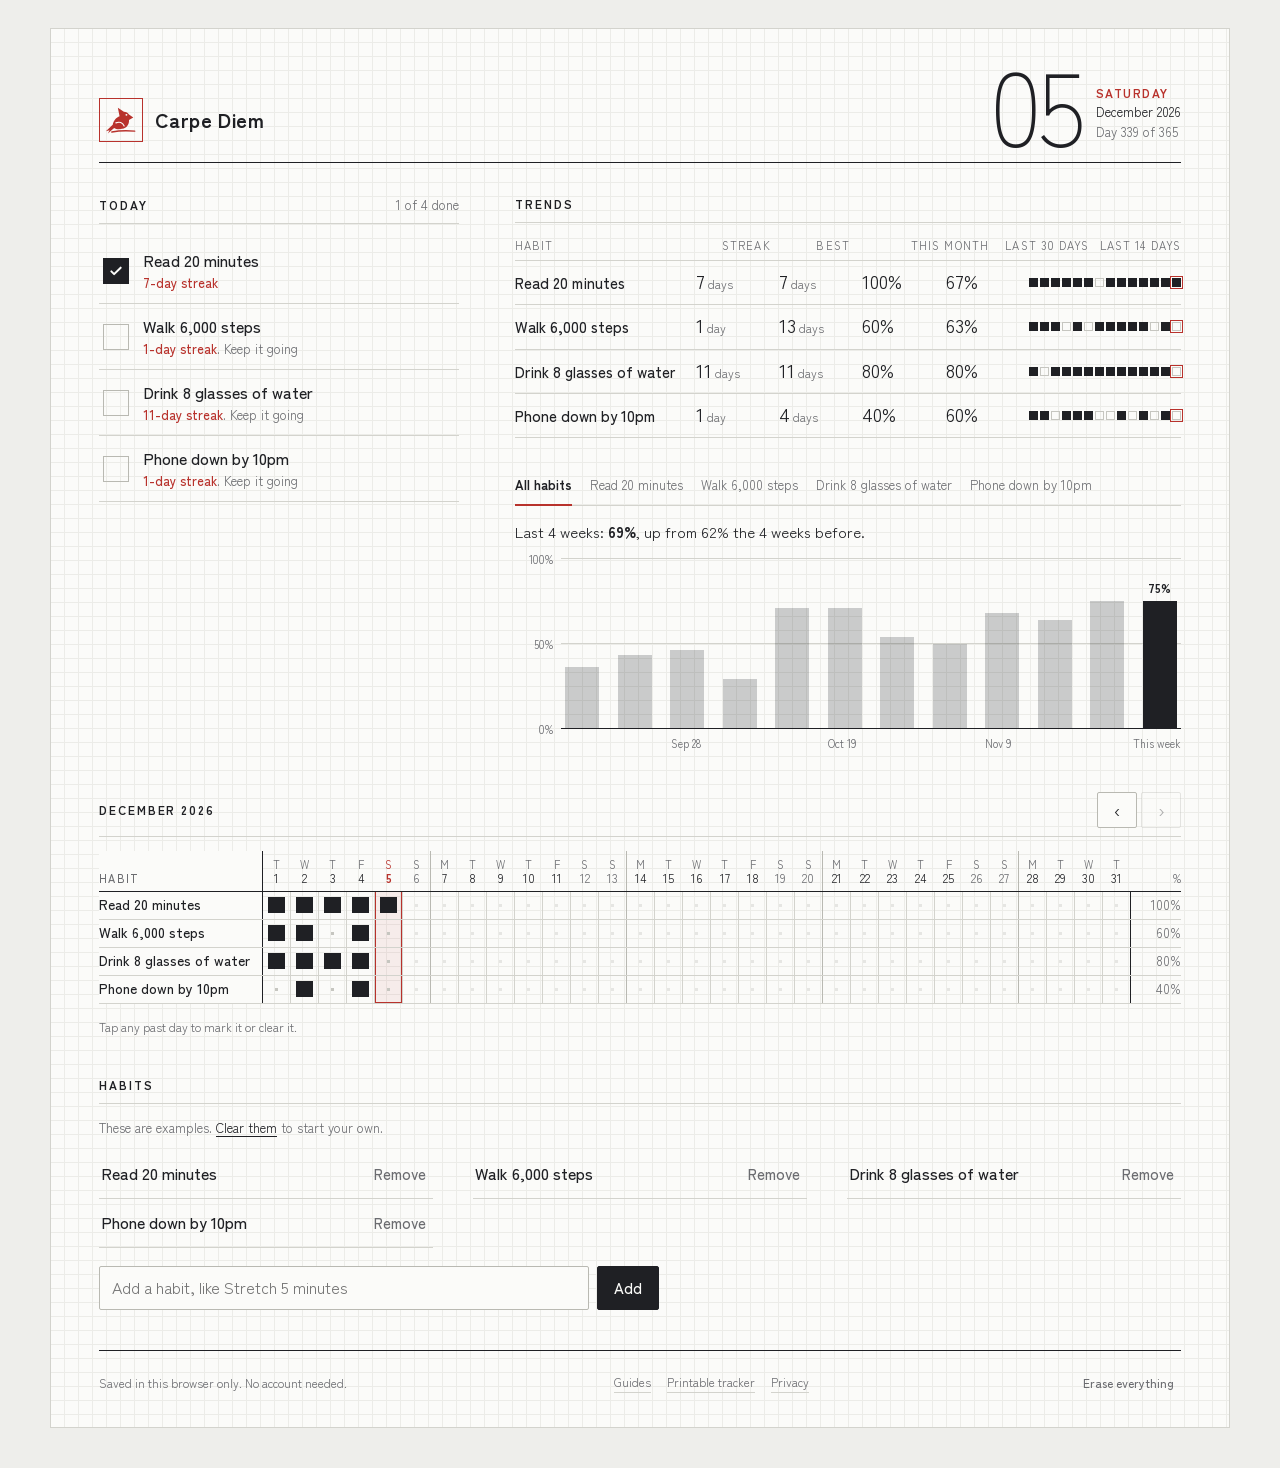
==== index.html @ 63533061 "Add Carpe Diem habit tracker and guide pages Adds the single-file tracker (index.html) at the repo r" ====
<!doctype html>
<html lang="en">
<head>
<meta charset="utf-8">
<meta name="viewport" content="width=device-width, initial-scale=1, viewport-fit=cover">
<meta name="description" content="Carpe Diem is a free, journal-style habit tracker. Mark your habits each day, see the month at a glance, and follow your streaks and weekly trends. No account needed.">
<meta name="theme-color" content="#FBFBF9" media="(prefers-color-scheme: light)">
<meta name="theme-color" content="#1A1B1D" media="(prefers-color-scheme: dark)">
<meta property="og:type" content="website">
<meta property="og:title" content="Carpe Diem Habit Journal">
<meta property="og:description" content="A free habit tracker that looks like a paper journal. No account needed.">
<meta name="twitter:card" content="summary">
<link rel="icon" href="data:image/svg+xml,%3Csvg xmlns=&quot;http://www.w3.org/2000/svg&quot; viewBox=&quot;0 0 64 64&quot;%3E%3Ccircle cx=&quot;32&quot; cy=&quot;32&quot; r=&quot;29&quot; fill=&quot;%23FCFCFA&quot; stroke=&quot;%23B8322C&quot; stroke-width=&quot;4&quot;/%3E%3Cpath d=&quot;M44 22.5 L51.5 27.5 L44 32 C44.5 40 40 46 32 47.5 C26 49 21 48 18 46 L7 55.5 L10 50 L3.5 51.5 L15.5 40.5 C17 33 22 27.5 27.5 25.5 L24.5 10.5 L35 17.5 C39 17.5 42.5 19.5 44 22.5 Z&quot; fill=&quot;%23B8322C&quot;/%3E%3Cpath d=&quot;M14 53 Q32 49.5 54 51.5&quot; fill=&quot;none&quot; stroke=&quot;%23B8322C&quot; stroke-width=&quot;2.4&quot; stroke-linecap=&quot;round&quot;/%3E%3Cpath d=&quot;M21 37 C27 34.5 33 36.5 35.5 42.5&quot; fill=&quot;none&quot; stroke=&quot;%23FCFCFA&quot; stroke-width=&quot;2&quot; stroke-linecap=&quot;round&quot;/%3E%3Ccircle cx=&quot;39.5&quot; cy=&quot;23&quot; r=&quot;1.7&quot; fill=&quot;%23FCFCFA&quot;/%3E%3C/svg%3E">
<!-- Ads: once Google AdSense approves your site, paste the AdSense code snippet it gives you right here, above </head>. -->
<title>Carpe Diem Habit Journal</title>
<link rel="preconnect" href="https://fonts.googleapis.com">
<link rel="preconnect" href="https://fonts.gstatic.com" crossorigin>
<link rel="stylesheet" href="https://fonts.googleapis.com/css2?family=Zen+Kaku+Gothic+New:wght@300;400;500;700&display=swap">
<style>
/* Layout: a printed page. Hairline grid paper, a masthead with the date set in large numerals,
   then Today / Trends side by side on wide screens, the month as a full-width ruled grid, and the habit list. */
:root{
  --desk:#EEEEEB; --paper:#FBFBF9; --grid:#ECECE8; --rule:#D3D3CD; --line:#B9B9B2;
  --ink:#1F2024; --ink-soft:rgba(31,32,36,.22); --muted:#6B6C70; --faint:#C6C6C0; --hover:rgba(31,32,36,.05);
  --cardinal:#B8322C; --cardinal-soft:rgba(184,50,44,.07);
  --font-body:"Zen Kaku Gothic New","Hiragino Kaku Gothic ProN","Segoe UI",system-ui,sans-serif;
  --cell:30px;
  padding-top:env(safe-area-inset-top,0px); padding-bottom:env(safe-area-inset-bottom,0px);
}
@media (prefers-color-scheme: dark){
  :root:not([data-theme="light"]){
    --desk:#121314; --paper:#1A1B1D; --grid:#222326; --rule:#36373A; --line:#4A4B4F;
    --ink:#EAE8E3; --ink-soft:rgba(234,232,227,.24); --muted:#9C9C98; --faint:#4A4B4F; --hover:rgba(234,232,227,.06);
    --cardinal:#E0625A; --cardinal-soft:rgba(224,98,90,.10);
    color-scheme:dark;
  }
}
:root[data-theme="dark"]{
  --desk:#121314; --paper:#1A1B1D; --grid:#222326; --rule:#36373A; --line:#4A4B4F;
  --ink:#EAE8E3; --ink-soft:rgba(234,232,227,.24); --muted:#9C9C98; --faint:#4A4B4F; --hover:rgba(234,232,227,.06);
  --cardinal:#E0625A; --cardinal-soft:rgba(224,98,90,.10);
  color-scheme:dark;
}
*,*::before,*::after{box-sizing:border-box}
[hidden]{display:none!important}
html{-webkit-text-size-adjust:100%}
body{margin:0;background:var(--desk);color:var(--ink);font-family:var(--font-body);font-size:15px;line-height:1.55;
  padding-left:max(16px,env(safe-area-inset-left,0px));padding-right:max(16px,env(safe-area-inset-right,0px));padding-block:28px 40px}
button,input{font:inherit;color:inherit}
button{cursor:pointer}
:focus-visible{outline:2px solid var(--cardinal);outline-offset:2px}

.page{max-width:1180px;margin:0 auto;background-color:var(--paper);border:1px solid var(--rule);
  background-image:linear-gradient(var(--grid) 1px,transparent 1px),linear-gradient(90deg,var(--grid) 1px,transparent 1px);
  background-size:14px 14px;background-position:-1px -1px;
  padding:32px clamp(16px,4vw,48px) 24px}

/* masthead */
.masthead{display:flex;flex-wrap:wrap;align-items:flex-end;justify-content:space-between;gap:18px 32px;
  padding-bottom:20px;border-bottom:1px solid var(--ink);margin-bottom:32px}
.brand{display:flex;align-items:center;gap:12px}
.seal{width:44px;height:44px;flex:none;border:1.5px solid var(--cardinal);color:var(--cardinal);display:grid;place-items:center}
.seal svg{width:32px;height:32px}
.brand h1{margin:0;font-weight:700;font-size:20px;line-height:1;letter-spacing:.02em}
.dateline{display:flex;align-items:flex-end;gap:14px}
.daynum{font-weight:300;font-size:clamp(64px,10vw,104px);line-height:.78;letter-spacing:-.04em;font-variant-numeric:tabular-nums}
.datemeta{display:flex;flex-direction:column;gap:2px;padding-bottom:2px;font-size:13px;line-height:1.35}
.datemeta .wd{font-weight:700;color:var(--cardinal);text-transform:uppercase;letter-spacing:.12em;font-size:12px}
.datemeta .doy{color:var(--muted);font-variant-numeric:tabular-nums}

/* sections */
.spread{display:grid;gap:40px;grid-template-columns:minmax(0,1fr)}
@media (min-width:1000px){
  .spread{grid-template-columns:minmax(300px,360px) minmax(0,1fr);grid-template-areas:"today trends" "month month" "habits habits";column-gap:56px;align-items:start}
  .s-today{grid-area:today} .s-trends{grid-area:trends} .s-month{grid-area:month} .s-habits{grid-area:habits}
  .habit-rows{grid-template-columns:repeat(auto-fill,minmax(300px,1fr));column-gap:40px}
  .add{max-width:560px}
  :root{--cell:27px}
}
section{min-width:0}
.vh{position:absolute;width:1px;height:1px;margin:-1px;padding:0;overflow:hidden;clip:rect(0 0 0 0);white-space:nowrap;border:0}
.shead{display:flex;flex-wrap:wrap;align-items:center;gap:8px 14px;margin:0 0 14px;padding-bottom:8px;border-bottom:1px solid var(--rule)}
.shead h2{margin:0;font-size:12px;font-weight:700;text-transform:uppercase;letter-spacing:.16em}
.shead .aside{margin-left:auto;font-size:13px;color:var(--muted);font-variant-numeric:tabular-nums}

.btn{border:1px solid var(--line);background:var(--paper);border-radius:2px;padding:8px 16px;min-height:40px;font-weight:500;line-height:1.2}
.btn:hover{border-color:var(--ink)}
.btn.primary{background:var(--ink);border-color:var(--ink);color:var(--paper)}
.btn.primary:hover{opacity:.88}
.btn.quiet{border-color:transparent;background:transparent;color:var(--muted);padding-inline:6px}
.btn.quiet:hover{color:var(--ink)}
.btn.armed{color:var(--cardinal)}
.textlink{border:0;background:none;padding:0;color:var(--ink);text-decoration:underline;text-underline-offset:3px;text-decoration-thickness:1px;font-size:inherit}

/* today */
.todo-list{display:grid}
.todo{display:flex;align-items:center;gap:14px;width:100%;text-align:left;background:transparent;border:0;border-bottom:1px solid var(--rule);
  padding:10px 4px;min-height:58px}
.todo:hover{background:var(--hover)}
.box{flex:none;width:26px;height:26px;border:1.5px solid var(--line);display:grid;place-items:center;color:transparent}
.box svg{width:16px;height:16px}
.todo.done .box{background:var(--ink);border-color:var(--ink);color:var(--paper)}
.todo.just .box{animation:pop .22s ease-out}
@keyframes pop{0%{transform:scale(.7)}100%{transform:scale(1)}}
.todo-text{min-width:0;display:flex;flex-direction:column}
.todo-name{font-weight:500;font-size:16px;overflow-wrap:anywhere}
.todo-meta{font-size:13px;color:var(--muted)}
.todo-meta b{font-weight:500;color:var(--cardinal)}
.empty{color:var(--muted);font-size:14px;margin:4px 0}

/* month grid */
.month-nav{margin-left:auto;display:flex;align-items:center;gap:4px}
.icon-btn{width:40px;height:36px;border:1px solid var(--line);background:var(--paper);border-radius:2px;display:grid;place-items:center;font-size:18px;line-height:1}
.icon-btn:hover:not(:disabled){border-color:var(--ink)}
.icon-btn:disabled{opacity:.35;cursor:default}
.grid-scroll{overflow-x:auto;-webkit-overflow-scrolling:touch;padding-bottom:6px;scrollbar-width:thin}
table.month{width:100%;border-collapse:collapse;font-variant-numeric:tabular-nums}
.month th,.month td{padding:0;text-align:center}
.month thead th{font-weight:400;font-size:11px;color:var(--muted);height:40px;vertical-align:bottom;padding-bottom:5px;line-height:1.2;border-bottom:1px solid var(--ink)}
.month thead th .dn{display:block;font-size:12px;color:var(--ink)}
.month thead th.we .dn{color:var(--muted)}
.month thead th.is-today{color:var(--cardinal)}
.month thead th.is-today .dn{color:var(--cardinal);font-weight:700}
.month .hname{position:sticky;left:0;z-index:2;background:var(--paper);text-align:left;padding-right:12px;min-width:120px;
  font-weight:500;font-size:14px;border-right:1px solid var(--ink)}
.month thead .hname{font-size:11px;color:var(--muted);text-transform:uppercase;letter-spacing:.12em;font-weight:500}
.month .hname .nm{overflow:hidden;text-overflow:ellipsis;white-space:nowrap;max-width:160px}
.month tbody td,.month tbody th{border-bottom:1px solid var(--rule)}
.month tbody td{border-left:1px solid var(--rule)}
.month td.wk-start,.month thead th.wk-start{border-left:1px solid var(--line)}
.month td.col-today{background:var(--cardinal-soft);box-shadow:inset 1px 0 0 var(--cardinal),inset -1px 0 0 var(--cardinal)}
.month tbody tr:last-child td.col-today{box-shadow:inset 1px 0 0 var(--cardinal),inset -1px 0 0 var(--cardinal),inset 0 -1px 0 var(--cardinal)}
.cell{width:100%;min-width:var(--cell);height:var(--cell);border:0;background:transparent;display:grid;place-items:center;padding:0}
.cell:hover:not(:disabled){background:var(--hover)}
.cell::after{content:"";width:3px;height:3px;background:var(--faint)}
.cell.on::after{width:62%;height:62%;max-width:18px;max-height:18px;background:var(--ink)}
.cell:disabled{cursor:default}
.cell:disabled::after{opacity:.4}
.month .rate{font-size:13px;color:var(--muted);padding-left:12px;min-width:50px;text-align:right;border-left:1px solid var(--ink)!important}
.month .rate-h{text-align:right;padding-left:12px}
.grid-hint{font-size:12px;color:var(--muted);margin:8px 0 0}

/* trends */
.stats{display:grid;margin-bottom:28px;container-type:inline-size}
.stat{display:grid;grid-template-columns:minmax(0,1.4fr) repeat(4,minmax(64px,.6fr)) auto;align-items:center;gap:10px;padding:10px 0;border-bottom:1px solid var(--rule)}
.stat-head{font-size:11px;color:var(--muted);text-transform:uppercase;letter-spacing:.1em;padding:0 0 6px}
.stat .nm{font-weight:500;min-width:0;overflow-wrap:anywhere}
.num{font-weight:400;font-size:19px;line-height:1.1;font-variant-numeric:tabular-nums}
.num small{font-weight:400;font-size:12px;color:var(--muted);margin-left:3px}
.lbl{display:none;font-size:11px;color:var(--muted)}
.strip{display:flex;gap:2px}
.strip i{width:9px;height:9px;border:1px solid var(--faint)}
.strip i.on{background:var(--ink);border-color:var(--ink)}
.strip i.td{outline:1px solid var(--cardinal);outline-offset:1px}
@container (max-width:600px){
  .stat{grid-template-columns:repeat(4,minmax(0,1fr));gap:8px 10px}
  .stat .nm{grid-column:1/-1}
  .stat .strip{grid-column:1/-1}
  .stat-head{display:none}
  .lbl{display:block}
}
.tabs{display:flex;flex-wrap:wrap;gap:4px 18px;margin-bottom:14px;border-bottom:1px solid var(--rule)}
.tab{border:0;background:none;padding:8px 0;min-height:40px;font-size:13px;color:var(--muted);border-bottom:2px solid transparent;margin-bottom:-1px}
.tab:hover{color:var(--ink)}
.tab[aria-pressed="true"]{color:var(--ink);font-weight:700;border-bottom-color:var(--cardinal)}
.trend-line{font-size:15px;margin:0 0 16px}
.trend-line strong{font-weight:700}
.chart{display:grid;grid-template-columns:38px minmax(0,1fr);gap:0 8px}
.yaxis{position:relative;height:170px;font-size:11px;color:var(--muted);font-variant-numeric:tabular-nums}
.yaxis span{position:absolute;right:0;transform:translateY(50%)}
.plot{position:relative;height:170px;display:flex;align-items:flex-end;gap:clamp(3px,1.2vw,10px);border-bottom:1px solid var(--ink)}
.plot .gl{position:absolute;left:0;right:0;border-top:1px solid var(--rule)}
.bar{flex:1;position:relative;height:100%;display:flex;align-items:flex-end;justify-content:center}
.bar b{display:block;width:100%;max-width:34px;background:var(--ink-soft);min-height:1px;position:relative}
.bar.last b{background:var(--ink)}
.bar .val{position:absolute;font-size:12px;font-weight:700;color:var(--ink);transform:translateY(-4px)}
.bar.empty b{background:transparent;border:1px dashed var(--faint);height:100%!important}
.xaxis{grid-column:2;display:flex;gap:clamp(3px,1.2vw,10px);font-size:11px;color:var(--muted);padding-top:6px}
.xaxis span{flex:1;text-align:center;white-space:nowrap;overflow:visible}

/* habits */
.example-note{font-size:13px;color:var(--muted);margin:0 0 12px}
.habit-rows{display:grid;margin-bottom:18px}
.hrow{display:grid;grid-template-columns:minmax(0,1fr) auto;gap:10px;align-items:center;border-bottom:1px solid var(--rule)}
.hrow input[type=text]{width:100%;min-height:48px;border:0;background:transparent;padding:6px 2px;font-size:16px;font-weight:500}
.hrow input[type=text]:focus{outline:none;box-shadow:inset 0 -2px 0 var(--cardinal)}
.add{display:flex;gap:8px;flex-wrap:wrap}
.add input{flex:1 1 200px;min-height:44px;border:1px solid var(--line);border-radius:2px;background:var(--paper);padding:8px 12px;font-size:16px}
.add input:focus{outline:none;border-color:var(--ink)}

/* footer */
.foot{margin:40px 0 0;padding-top:12px;border-top:1px solid var(--ink);display:flex;flex-wrap:wrap;justify-content:space-between;gap:8px 20px;align-items:center;font-size:12px;color:var(--muted)}
.foot-links{display:flex;flex-wrap:wrap;gap:4px 16px}
.foot-links a{color:var(--muted);text-decoration:none;border-bottom:1px solid var(--rule);padding-bottom:1px}
.foot-links a:hover,.foot-links a:focus-visible{color:var(--cardinal);border-bottom-color:var(--cardinal);outline:none}

@media (max-width:560px){
  body{padding-block:16px 28px}
  .page{padding:22px 14px 18px}
  .masthead{margin-bottom:26px}
  :root{--cell:32px}
  .month .hname{min-width:96px;font-size:13px}
  .month .hname .nm{max-width:104px}
}
@media (prefers-reduced-motion:reduce){*{animation:none!important;transition:none!important}}
</style>
</head>
<body>
<div class="page">
  <header class="masthead">
    <div class="brand">
      <div class="seal" role="img" aria-label="Cardinal"><svg viewBox="2 6 56 52" aria-hidden="true"><path d="M44 22.5 L51.5 27.5 L44 32 C44.5 40 40 46 32 47.5 C26 49 21 48 18 46 L7 55.5 L10 50 L3.5 51.5 L15.5 40.5 C17 33 22 27.5 27.5 25.5 L24.5 10.5 L35 17.5 C39 17.5 42.5 19.5 44 22.5 Z" fill="currentColor"/><path d="M14 53 Q32 49.5 54 51.5" fill="none" stroke="currentColor" stroke-width="2.4" stroke-linecap="round"/><path d="M21 37 C27 34.5 33 36.5 35.5 42.5" fill="none" stroke="var(--paper)" stroke-width="2" stroke-linecap="round"/><circle cx="39.5" cy="23" r="1.7" fill="var(--paper)"/></svg></div>
      <h1>Carpe Diem</h1>
    </div>
    <div class="dateline" id="dateline">
      <div class="daynum" id="dayNum"></div>
      <div class="datemeta">
        <span class="wd" id="weekday"></span>
        <span id="monthYear"></span>
        <span class="doy" id="dayOfYear"></span>
      </div>
    </div>
  </header>

  <div class="spread">
    <section class="s-today" aria-labelledby="todayTitle">
      <div class="shead">
        <h2 id="todayTitle">Today</h2>
        <span class="aside" id="todayCount"></span>
      </div>
      <div class="todo-list" id="todayList"></div>
    </section>

    <section class="s-month" aria-labelledby="monthTitle">
      <div class="shead">
        <h2 id="monthTitle"></h2>
        <div class="month-nav">
          <button class="btn quiet" id="goToday" type="button" hidden>This month</button>
          <button class="icon-btn" id="prevM" type="button" aria-label="Previous month">&lsaquo;</button>
          <button class="icon-btn" id="nextM" type="button" aria-label="Next month">&rsaquo;</button>
        </div>
      </div>
      <div class="grid-scroll" id="gridScroll">
        <table class="month" id="monthTable"></table>
      </div>
      <p class="grid-hint">Tap any past day to mark it or clear it.</p>
    </section>

    <section class="s-trends" aria-labelledby="trendTitle">
      <div class="shead"><h2 id="trendTitle">Trends</h2></div>
      <div class="stats" id="stats"></div>
      <div class="tabs" id="chips" role="group" aria-label="Show trend for"></div>
      <p class="trend-line" id="trendLine"></p>
      <div class="chart" id="chart"></div>
    </section>

    <section class="s-habits" aria-labelledby="habitsTitle" id="habits">
      <div class="shead"><h2 id="habitsTitle">Habits</h2></div>
      <p class="example-note" id="exampleNote" hidden>These are examples. <button class="textlink" id="startFresh" type="button">Clear them</button> to start your own.</p>
      <div class="habit-rows" id="habitRows"></div>
      <form class="add" id="addForm" autocomplete="off">
        <label for="newHabit" class="vh">New habit</label>
        <input id="newHabit" type="text" maxlength="60" placeholder="Add a habit, like Stretch 5 minutes">
        <button class="btn primary" type="submit">Add</button>
      </form>
    </section>
  </div>

  <footer class="foot">
    <span>Saved in this browser only. No account needed.</span>
    <nav class="foot-links" aria-label="More from Carpe Diem">
      <a href="guides/">Guides</a>
      <a href="guides/printable-habit-tracker.html">Printable tracker</a>
      <a href="guides/privacy.html">Privacy</a>
    </nav>
    <button class="btn quiet" id="eraseAll" type="button">Erase everything</button>
  </footer>
</div>

<script>
(function(){
  var KEY = 'tsuzuku.v1';
  var INKS = 7;
  var MONTHS = ['January','February','March','April','May','June','July','August','September','October','November','December'];
  var MON3 = ['Jan','Feb','Mar','Apr','May','Jun','Jul','Aug','Sep','Oct','Nov','Dec'];
  var WD1 = ['S','M','T','W','T','F','S'];
  var WDL = ['Sunday','Monday','Tuesday','Wednesday','Thursday','Friday','Saturday'];
  var CHECK = '<svg viewBox="0 0 24 24" fill="none" stroke="currentColor" stroke-width="3" stroke-linecap="round" stroke-linejoin="round"><path d="M5 12.5l4.2 4.2L19 7"/></svg>';

  function $(id){ return document.getElementById(id); }
  function pad(n){ return (n < 10 ? '0' : '') + n; }
  function ymd(d){ return d.getFullYear() + '-' + pad(d.getMonth() + 1) + '-' + pad(d.getDate()); }
  function parse(k){ var p = k.split('-'); return new Date(+p[0], +p[1] - 1, +p[2]); }
  function addDays(d, n){ return new Date(d.getFullYear(), d.getMonth(), d.getDate() + n); }
  function dayNum(d){ return Math.round(Date.UTC(d.getFullYear(), d.getMonth(), d.getDate()) / 864e5); }
  function midnight(d){ return new Date(d.getFullYear(), d.getMonth(), d.getDate()); }
  function weekStart(d){ return addDays(d, -((d.getDay() + 6) % 7)); }
  function el(tag, cls, text){ var e = document.createElement(tag); if (cls) e.className = cls; if (text != null) e.textContent = text; return e; }
  function hash(s){ var h = 2166136261; for (var i = 0; i < s.length; i++){ h ^= s.charCodeAt(i); h = Math.imul(h, 16777619); } return h >>> 0; }

  var today = midnight(new Date());
  var TODAY = ymd(today);

  function rng(seed){ return function(){ seed = (seed + 0x6D2B79F5) | 0; var t = Math.imul(seed ^ (seed >>> 15), 1 | seed); t = (t + Math.imul(t ^ (t >>> 7), 61 | t)) ^ t; return ((t ^ (t >>> 14)) >>> 0) / 4294967296; }; }

  function exampleState(){
    var r = rng(7), start = addDays(today, -90);
    var defs = [['Read 20 minutes', 0, .40, .85], ['Walk 6,000 steps', 2, .45, .80], ['Drink 8 glasses of water', 5, .55, .90], ['Phone down by 10pm', 1, .20, .70]];
    var s = { habits: [], marks: {}, example: true };
    defs.forEach(function(d, i){
      var id = 'ex' + i, m = {};
      s.habits.push({ id: id, name: d[0], ink: d[1], created: ymd(start) });
      for (var k = 0; k <= 90; k++){
        if (k === 90 && i > 1) continue;
        var p = d[2] + (d[3] - d[2]) * (k / 90);
        if (r() < p) m[ymd(addDays(start, k))] = 1;
      }
      s.marks[id] = m;
    });
    return s;
  }
  function blankState(){ return { habits: [], marks: {}, example: false }; }

  function load(){
    try {
      var raw = localStorage.getItem(KEY);
      if (!raw) return null;
      var d = JSON.parse(raw);
      if (!d || !Array.isArray(d.habits)) return null;
      if (!d.marks || typeof d.marks !== 'object') d.marks = {};
      d.habits = d.habits.filter(function(h){ return h && h.id && typeof h.name === 'string'; });
      d.habits.forEach(function(h){ if (typeof h.ink !== 'number') h.ink = 0; if (!h.created) h.created = TODAY; if (!d.marks[h.id]) d.marks[h.id] = {}; });
      return d;
    } catch (e) { return null; }
  }
  function save(){ try { localStorage.setItem(KEY, JSON.stringify(state)); } catch (e) {} }

  var state = load() || exampleState();
  var view = { y: today.getFullYear(), m: today.getMonth() };
  var chartSel = 'all';
  var justStamped = null;
  var scrollToToday = true;

  function isDone(h, k){ var m = state.marks[h.id]; return !!(m && m[k]); }
  function toggle(h, k){
    var m = state.marks[h.id] || (state.marks[h.id] = {});
    if (m[k]) { delete m[k]; justStamped = null; }
    else { m[k] = 1; justStamped = h.id + '|' + k; if (k < h.created) h.created = k; }
    save();
  }
  function currentStreak(h){
    var d = today; if (!isDone(h, ymd(d))) d = addDays(d, -1);
    var n = 0; while (isDone(h, ymd(d))) { n++; d = addDays(d, -1); }
    return n;
  }
  function bestStreak(h){
    var keys = Object.keys(state.marks[h.id] || {}).sort(), best = 0, run = 0, prev = null;
    keys.forEach(function(k){ var n = dayNum(parse(k)); run = (prev !== null && n - prev === 1) ? run + 1 : 1; if (run > best) best = run; prev = n; });
    return best;
  }
  function tally(h, start, end){
    var c = parse(h.created), s = start < c ? c : start, e = end > today ? today : end, poss = 0, done = 0;
    for (var d = s; d <= e; d = addDays(d, 1)) { poss++; if (isDone(h, ymd(d))) done++; }
    return { done: done, poss: poss };
  }
  function pct(t){ return t.poss ? Math.round(100 * t.done / t.poss) : null; }
  function tallyMany(list, start, end){
    var t = { done: 0, poss: 0 };
    list.forEach(function(h){ var x = tally(h, start, end); t.done += x.done; t.poss += x.poss; });
    return t;
  }
  function nextInk(){
    var used = state.habits.map(function(h){ return h.ink; });
    for (var i = 0; i < INKS; i++) if (used.indexOf(i) < 0) return i;
    return state.habits.length % INKS;
  }

  /* ---------- header ---------- */
  function renderHeader(){
    var y = today.getFullYear(), doy = dayNum(today) - dayNum(new Date(y, 0, 1)) + 1, len = dayNum(new Date(y + 1, 0, 1)) - dayNum(new Date(y, 0, 1));
    $('dayNum').textContent = pad(today.getDate());
    $('weekday').textContent = WDL[today.getDay()];
    $('monthYear').textContent = MONTHS[today.getMonth()] + ' ' + y;
    $('dayOfYear').textContent = 'Day ' + doy + ' of ' + len;
    $('dateline').setAttribute('aria-label', WDL[today.getDay()] + ', ' + MONTHS[today.getMonth()] + ' ' + today.getDate() + ', ' + y);
    $('exampleNote').hidden = !state.example;
  }

  /* ---------- today ---------- */
  function renderToday(){
    var list = $('todayList'); list.textContent = '';
    var n = 0;
    if (!state.habits.length){
      var p = el('p', 'empty'); p.append('No habits yet. ');
      var a = el('button', 'textlink', 'Add your first one'); a.type = 'button';
      a.addEventListener('click', function(){ $('newHabit').focus(); });
      p.append(a, '.'); list.append(p);
    }
    state.habits.forEach(function(h){
      var done = isDone(h, TODAY); if (done) n++;
      var cs = currentStreak(h);
      var b = el('button', 'todo' + (done ? ' done' : '') + (justStamped === h.id + '|' + TODAY ? ' just' : ''));
      b.type = 'button'; b.setAttribute('aria-pressed', done ? 'true' : 'false');
      var st = el('span', 'box'); st.setAttribute('aria-hidden', 'true'); st.innerHTML = CHECK;
      var tx = el('span', 'todo-text');
      tx.append(el('span', 'todo-name', h.name));
      var meta = el('span', 'todo-meta');
      if (cs > 1 || (cs === 1 && !done)){ meta.append(el('b', null, cs + '-day streak')); if (!done) meta.append('. Keep it going'); }
      else meta.append(done ? 'Done today' : 'Tap to mark done');
      tx.append(meta);
      b.append(st, tx);
      b.addEventListener('click', function(){ toggle(h, TODAY); render(); });
      list.append(b);
    });
    $('todayCount').textContent = state.habits.length ? n + ' of ' + state.habits.length + ' done' : '';
  }

  /* ---------- month ---------- */
  function renderMonth(){
    var y = view.y, m = view.m, days = new Date(y, m + 1, 0).getDate();
    $('monthTitle').textContent = MONTHS[m] + ' ' + y;
    var isCur = y === today.getFullYear() && m === today.getMonth();
    $('goToday').hidden = isCur;
    $('nextM').disabled = isCur || new Date(y, m + 1, 1) > today;
    var t = $('monthTable'); t.textContent = '';
    var thead = el('thead'), hr = el('tr');
    var corner = el('th', 'hname', 'Habit'); corner.scope = 'col';
    hr.append(corner);
    for (var d = 1; d <= days; d++){
      var dt = new Date(y, m, d), wd = dt.getDay();
      var th = el('th'); th.scope = 'col';
      var cls = [];
      if (wd === 0 || wd === 6) cls.push('we');
      if (wd === 1 && d !== 1) cls.push('wk-start');
      if (ymd(dt) === TODAY) cls.push('is-today', 'col-today');
      th.className = cls.join(' ');
      th.append(WD1[wd]); th.append(el('span', 'dn', String(d)));
      th.setAttribute('aria-label', WDL[wd] + ' ' + d);
      hr.append(th);
    }
    var rh = el('th', 'rate-h', '%'); rh.scope = 'col'; hr.append(rh);
    thead.append(hr); t.append(thead);

    var tb = el('tbody');
    if (!state.habits.length){
      var r0 = el('tr'), c0 = el('td'); c0.colSpan = days + 2; c0.style.textAlign = 'left';
      c0.append(el('p', 'empty', 'Your month will fill in here once you add a habit.'));
      r0.append(c0); tb.append(r0);
    }
    state.habits.forEach(function(h){
      var tr = el('tr');
      var nm = el('th', 'hname'); nm.scope = 'row';
      var wrap = el('div', 'nm', h.name); wrap.title = h.name;
      nm.append(wrap); tr.append(nm);
      for (var d = 1; d <= days; d++){
        var dt = new Date(y, m, d), k = ymd(dt), on = isDone(h, k);
        var td = el('td');
        var cls = [];
        if (dt.getDay() === 1 && d !== 1) cls.push('wk-start');
        if (k === TODAY) cls.push('col-today');
        td.className = cls.join(' ');
        var b = el('button', 'cell' + (on ? ' on' : ''));
        b.type = 'button'; b.dataset.h = h.id; b.dataset.k = k;
        if (dt > today) b.disabled = true;
        b.setAttribute('aria-pressed', on ? 'true' : 'false');
        b.setAttribute('aria-label', h.name + ', ' + MON3[m] + ' ' + d);
        td.append(b); tr.append(td);
      }
      var r = pct(tally(h, new Date(y, m, 1), new Date(y, m, days)));
      tr.append(el('td', 'rate', r == null ? '–' : r + '%'));
      tb.append(tr);
    });
    t.append(tb);

    if (scrollToToday){
      scrollToToday = false;
      var sc = $('gridScroll');
      requestAnimationFrame(function(){
        var cell = isCur ? t.querySelector('thead th.is-today') : null;
        if (cell){ var name = t.querySelector('.hname'); var target = cell.offsetLeft - (name ? name.offsetWidth : 0) - (sc.clientWidth - (name ? name.offsetWidth : 0)) * 0.6; sc.scrollLeft = Math.max(0, target); }
        else sc.scrollLeft = 0;
      });
    }
  }
  $('monthTable').addEventListener('click', function(ev){
    var b = ev.target.closest('.cell'); if (!b || b.disabled) return;
    var h = state.habits.find(function(x){ return x.id === b.dataset.h; }); if (!h) return;
    toggle(h, b.dataset.k); render();
  });
  function shiftMonth(n){ var d = new Date(view.y, view.m + n, 1); if (d > today) return; view.y = d.getFullYear(); view.m = d.getMonth(); scrollToToday = true; renderMonth(); }
  $('prevM').addEventListener('click', function(){ shiftMonth(-1); });
  $('nextM').addEventListener('click', function(){ shiftMonth(1); });
  $('goToday').addEventListener('click', function(){ view.y = today.getFullYear(); view.m = today.getMonth(); scrollToToday = true; renderMonth(); });

  /* ---------- trends ---------- */
  function renderStats(){
    var box = $('stats'); box.textContent = '';
    if (!state.habits.length){ box.append(el('p', 'empty', 'Streaks and completion rates show up here.')); return; }
    var head = el('div', 'stat stat-head');
    ['Habit', 'Streak', 'Best', 'This month', 'Last 30 days', 'Last 14 days'].forEach(function(s){ head.append(el('span', null, s)); });
    box.append(head);
    var mStart = new Date(today.getFullYear(), today.getMonth(), 1);
    state.habits.forEach(function(h){
      var row = el('div', 'stat');
      row.append(el('div', 'nm', h.name));
      function cell(v, unit, label){ var c = el('div'); c.append(el('span', 'lbl', label)); var n = el('span', 'num', v); if (unit) n.append(el('small', null, unit)); c.append(n); return c; }
      var cs = currentStreak(h), bs = bestStreak(h), mp = pct(tally(h, mStart, today)), tp = pct(tally(h, addDays(today, -29), today));
      row.append(cell(String(cs), cs === 1 ? 'day' : 'days', 'Streak'));
      row.append(cell(String(bs), bs === 1 ? 'day' : 'days', 'Best'));
      row.append(cell(mp == null ? '–' : mp + '%', '', 'This month'));
      row.append(cell(tp == null ? '–' : tp + '%', '', 'Last 30 days'));
      var strip = el('div', 'strip'); strip.setAttribute('aria-label', 'Last 14 days');
      for (var i = 13; i >= 0; i--){ var k = ymd(addDays(today, -i)); var dot = el('i', (isDone(h, k) ? 'on' : '') + (i === 0 ? ' td' : '')); dot.title = k; strip.append(dot); }
      row.append(strip);
      box.append(row);
    });
  }

  function renderChart(){
    var chips = $('chips'); chips.textContent = '';
    if (chartSel !== 'all' && !state.habits.some(function(h){ return h.id === chartSel; })) chartSel = 'all';
    var opts = [{ id: 'all', name: 'All habits' }].concat(state.habits.map(function(h){ return { id: h.id, name: h.name }; }));
    opts.forEach(function(o){
      var b = el('button', 'tab', o.name); b.type = 'button'; b.setAttribute('aria-pressed', o.id === chartSel ? 'true' : 'false');
      b.addEventListener('click', function(){ chartSel = o.id; renderChart(); });
      chips.append(b);
    });
    var list = chartSel === 'all' ? state.habits : state.habits.filter(function(h){ return h.id === chartSel; });
    var chart = $('chart'); chart.textContent = '';
    var line = $('trendLine'); line.textContent = '';
    if (!list.length){ line.textContent = 'Add a habit to see your weekly trend.'; return; }

    var W = 12, ws = weekStart(today), weeks = [];
    for (var i = W - 1; i >= 0; i--){
      var s = addDays(ws, -7 * i), e = addDays(s, 6);
      weeks.push({ start: s, p: pct(tallyMany(list, s, e)) });
    }
    var recent = pct(tallyMany(list, addDays(today, -27), today));
    var before = pct(tallyMany(list, addDays(today, -55), addDays(today, -28)));
    if (recent != null){
      line.append('Last 4 weeks: ', el('strong', null, recent + '%'));
      if (before != null){
        var diff = recent - before;
        line.append(diff > 0 ? ', up from ' + before + '% the 4 weeks before.' : diff < 0 ? ', down from ' + before + '% the 4 weeks before.' : ', the same as the 4 weeks before.');
      }
    }

    var yax = el('div', 'yaxis');
    [100, 50, 0].forEach(function(v){ var s = el('span', null, v + '%'); s.style.bottom = v + '%'; yax.append(s); });
    var plot = el('div', 'plot');
    plot.setAttribute('role', 'img');
    plot.setAttribute('aria-label', 'Weekly completion, last 12 weeks: ' + weeks.map(function(w){ return MON3[w.start.getMonth()] + ' ' + w.start.getDate() + ' ' + (w.p == null ? 'no data' : w.p + '%'); }).join(', '));
    [100, 50].forEach(function(v){ var g = el('div', 'gl'); g.style.bottom = v + '%'; plot.append(g); });
    var xax = el('div', 'xaxis');
    weeks.forEach(function(w, idx){
      var last = idx === weeks.length - 1;
      var bar = el('div', 'bar' + (last ? ' last' : '') + (w.p == null ? ' empty' : ''));
      var b = el('b'); b.style.height = (w.p == null ? 0 : Math.max(w.p, 1)) + '%';
      bar.title = 'Week of ' + MON3[w.start.getMonth()] + ' ' + w.start.getDate() + ': ' + (w.p == null ? 'no data' : w.p + '%');
      bar.append(b);
      if (last && w.p != null){ var v = el('span', 'val', w.p + '%'); v.style.bottom = w.p + '%'; bar.append(v); }
      plot.append(bar);
      var lab = ((weeks.length - 1 - idx) % 3 === 0) ? (last ? 'This week' : MON3[w.start.getMonth()] + ' ' + w.start.getDate()) : '';
      xax.append(el('span', null, lab));
    });
    chart.append(yax, plot, xax);
  }

  /* ---------- habits editor ---------- */
  function renderHabits(){
    var box = $('habitRows'); box.textContent = '';
    state.habits.forEach(function(h){
      var row = el('div', 'hrow');
      var inp = el('input'); inp.type = 'text'; inp.id = 'name-' + h.id; inp.value = h.name; inp.maxLength = 60;
      inp.setAttribute('aria-label', 'Habit name');
      inp.addEventListener('change', function(){ var v = inp.value.trim(); if (!v){ inp.value = h.name; return; } h.name = v; save(); render(true); });
      inp.addEventListener('keydown', function(ev){ if (ev.key === 'Enter'){ ev.preventDefault(); inp.blur(); } });
      var rm = el('button', 'btn quiet', 'Remove'); rm.type = 'button';
      var timer = null;
      rm.addEventListener('click', function(){
        if (!rm.classList.contains('armed')){
          rm.classList.add('armed'); rm.textContent = 'Tap again to remove';
          timer = setTimeout(function(){ rm.classList.remove('armed'); rm.textContent = 'Remove'; }, 3500);
          return;
        }
        clearTimeout(timer);
        state.habits = state.habits.filter(function(x){ return x.id !== h.id; });
        delete state.marks[h.id]; save(); render();
      });
      row.append(inp, rm);
      box.append(row);
    });
  }
  $('addForm').addEventListener('submit', function(ev){
    ev.preventDefault();
    var inp = $('newHabit'), v = inp.value.trim(); if (!v) { inp.focus(); return; }
    var id = 'h' + Date.now().toString(36) + Math.floor(Math.random() * 1e4).toString(36);
    state.habits.push({ id: id, name: v, ink: nextInk(), created: TODAY });
    if (state.example) { state.example = false; }
    state.marks[id] = {};
    inp.value = ''; save(); render(); inp.focus();
  });

  /* ---------- examples + erase ---------- */
  $('startFresh').addEventListener('click', function(){ state = blankState(); save(); chartSel = 'all'; render(); $('newHabit').focus(); });
  var eraseTimer = null;
  $('eraseAll').addEventListener('click', function(){
    var b = $('eraseAll');
    if (!b.classList.contains('armed')){
      b.classList.add('armed'); b.textContent = 'Tap again to erase all habits';
      eraseTimer = setTimeout(function(){ b.classList.remove('armed'); b.textContent = 'Erase everything'; }, 3500);
      return;
    }
    clearTimeout(eraseTimer); b.classList.remove('armed'); b.textContent = 'Erase everything';
    state = blankState(); save(); chartSel = 'all'; render();
  });

  function render(skipHabits){
    renderHeader(); renderToday(); renderMonth(); renderStats(); renderChart();
    if (!skipHabits) renderHabits();
    justStamped = null;
  }

  document.addEventListener('visibilitychange', function(){
    if (document.visibilityState !== 'visible') return;
    var now = midnight(new Date());
    if (ymd(now) !== TODAY){ today = now; TODAY = ymd(now); view = { y: today.getFullYear(), m: today.getMonth() }; scrollToToday = true; render(); }
  });

  render();
})();
</script>
</body>
</html>
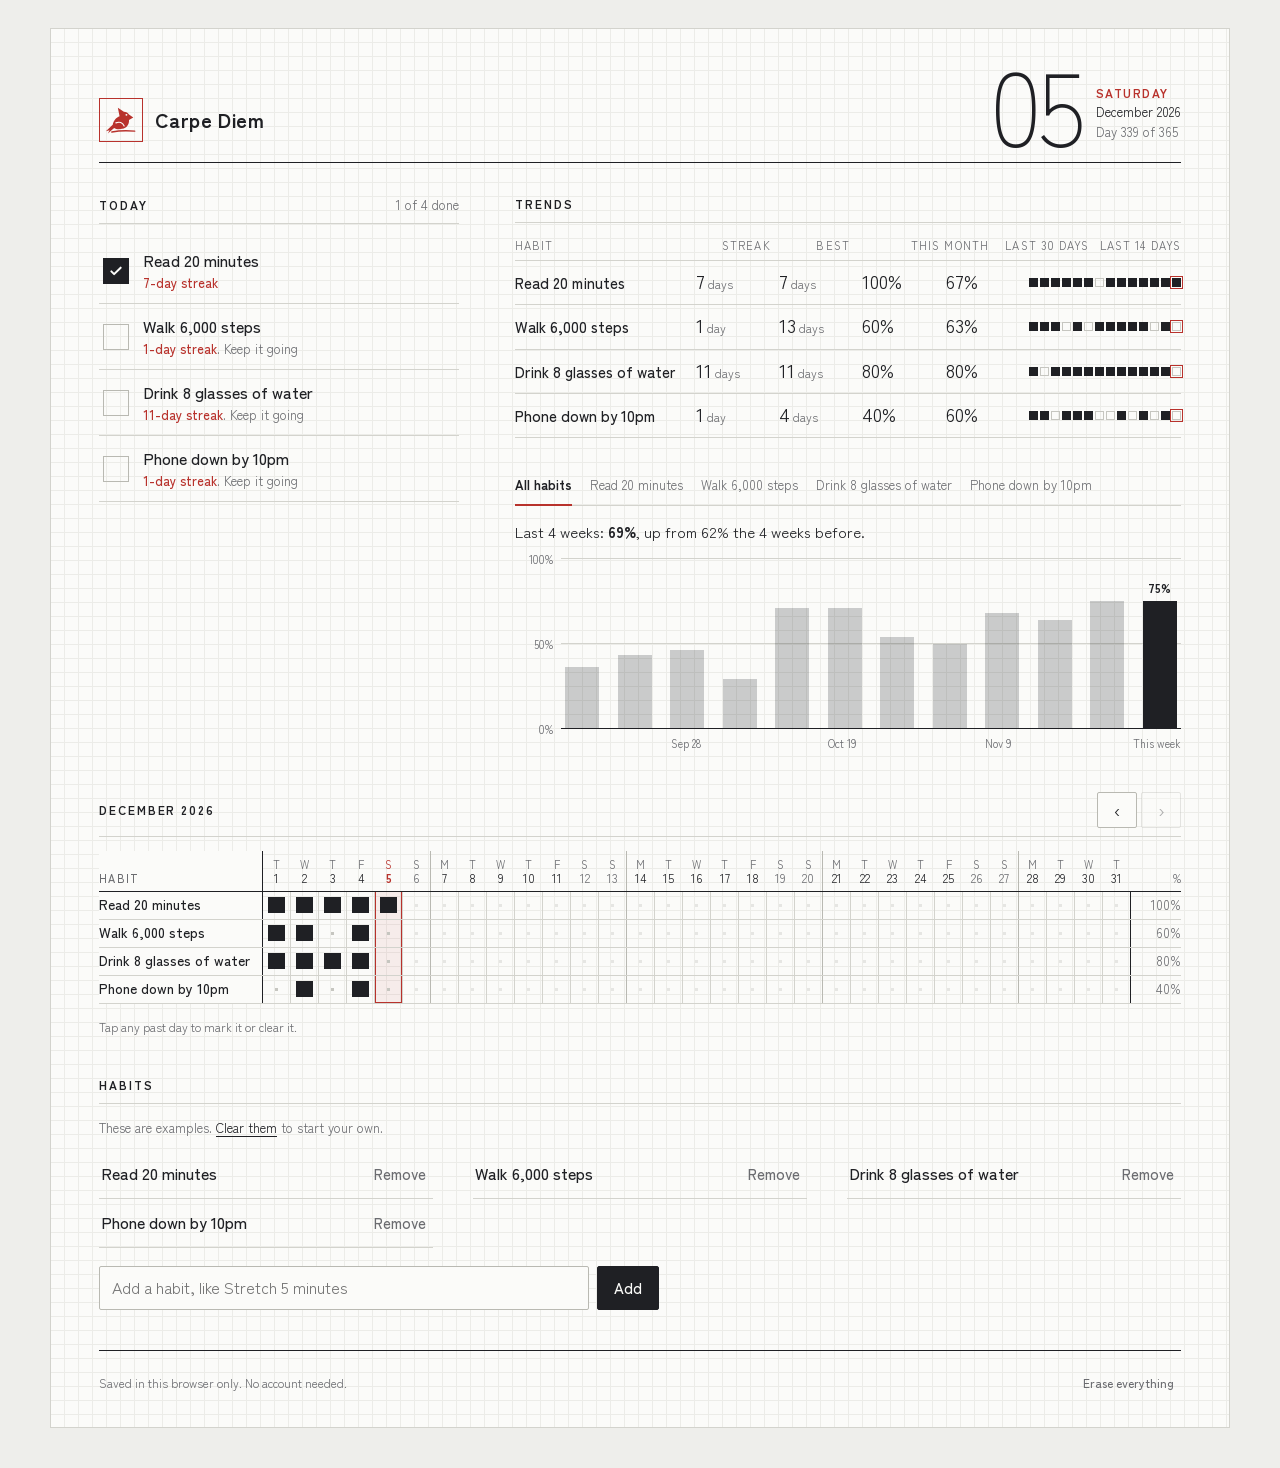
==== commit c190f996: "Remove footer links from the tracker page Co-Authored-By: Claude Opus 5.5 <noreply@anthropic.com>" ====
--- a/index.html
+++ b/index.html
@@ -190,9 +190,6 @@
 
 /* footer */
 .foot{margin:40px 0 0;padding-top:12px;border-top:1px solid var(--ink);display:flex;flex-wrap:wrap;justify-content:space-between;gap:8px 20px;align-items:center;font-size:12px;color:var(--muted)}
-.foot-links{display:flex;flex-wrap:wrap;gap:4px 16px}
-.foot-links a{color:var(--muted);text-decoration:none;border-bottom:1px solid var(--rule);padding-bottom:1px}
-.foot-links a:hover,.foot-links a:focus-visible{color:var(--cardinal);border-bottom-color:var(--cardinal);outline:none}
 
 @media (max-width:560px){
   body{padding-block:16px 28px}
@@ -268,11 +265,6 @@
 
   <footer class="foot">
     <span>Saved in this browser only. No account needed.</span>
-    <nav class="foot-links" aria-label="More from Carpe Diem">
-      <a href="guides/">Guides</a>
-      <a href="guides/printable-habit-tracker.html">Printable tracker</a>
-      <a href="guides/privacy.html">Privacy</a>
-    </nav>
     <button class="btn quiet" id="eraseAll" type="button">Erase everything</button>
   </footer>
 </div>
